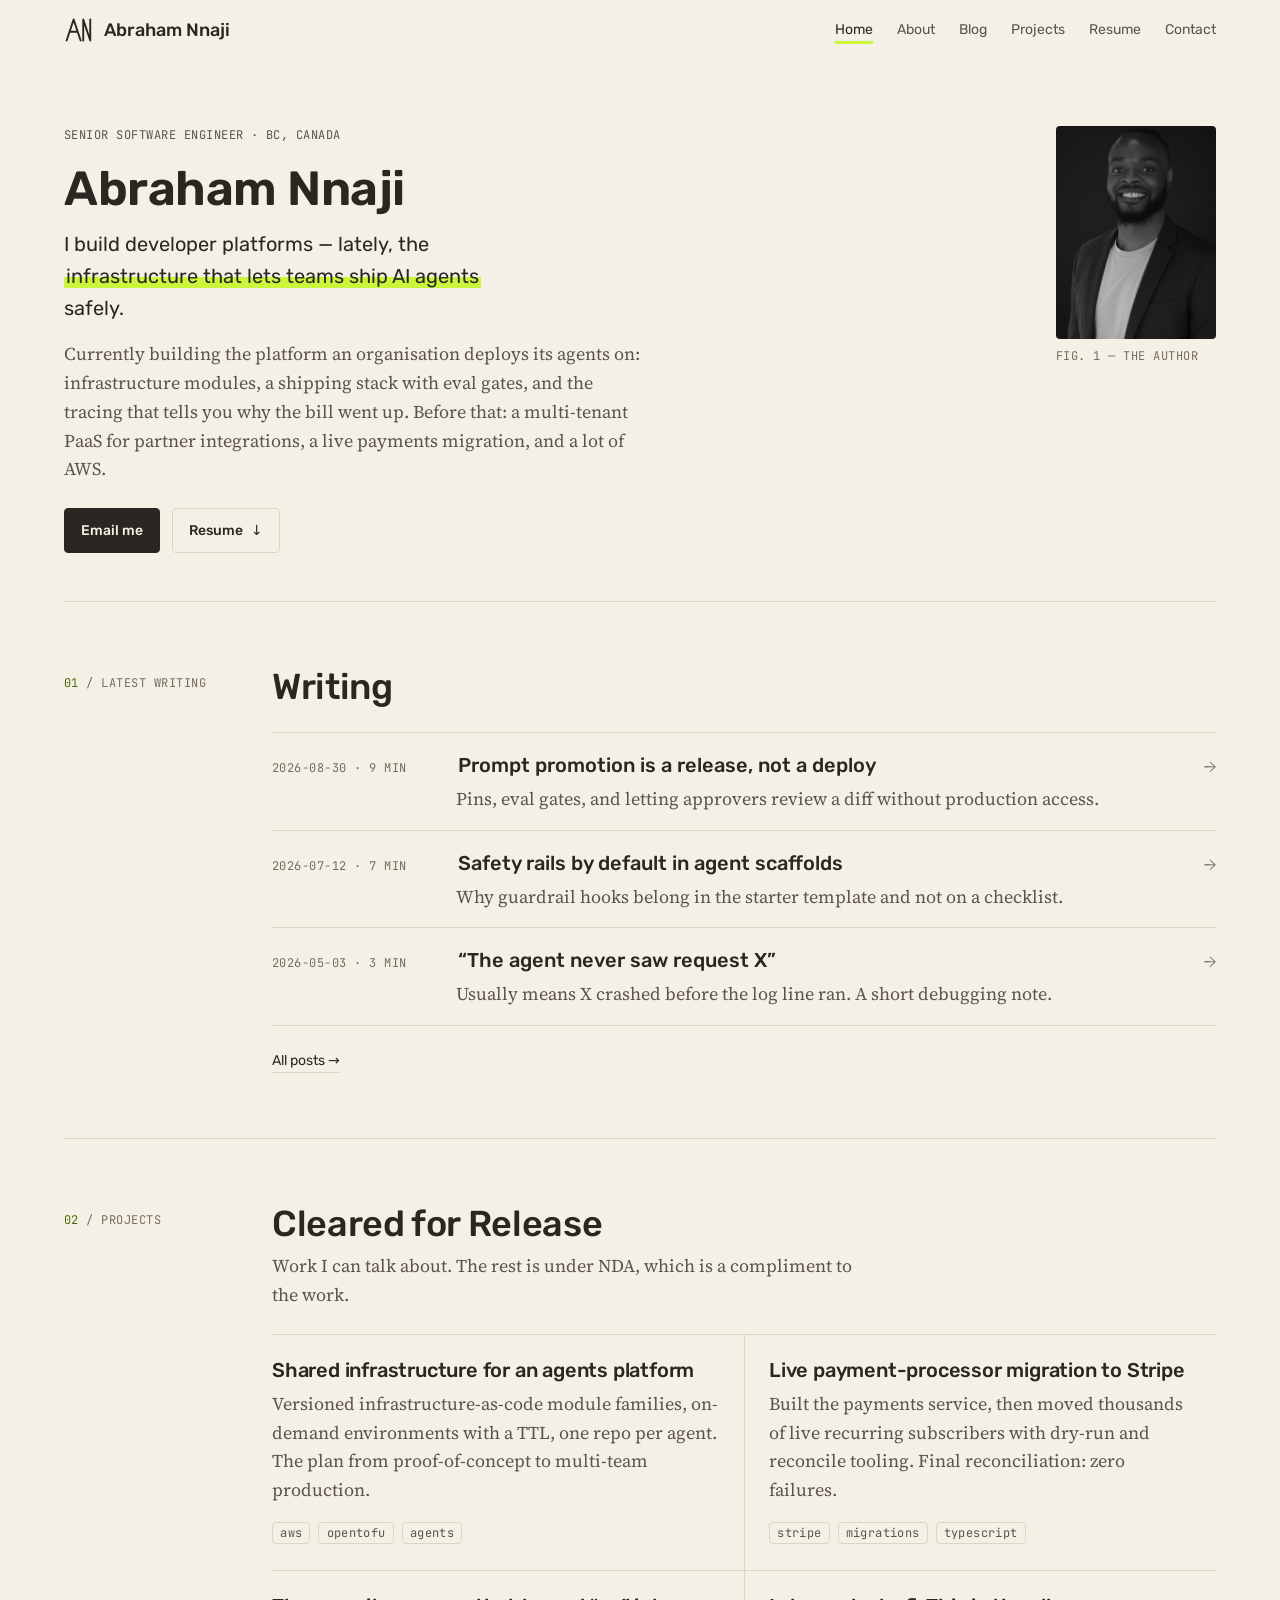
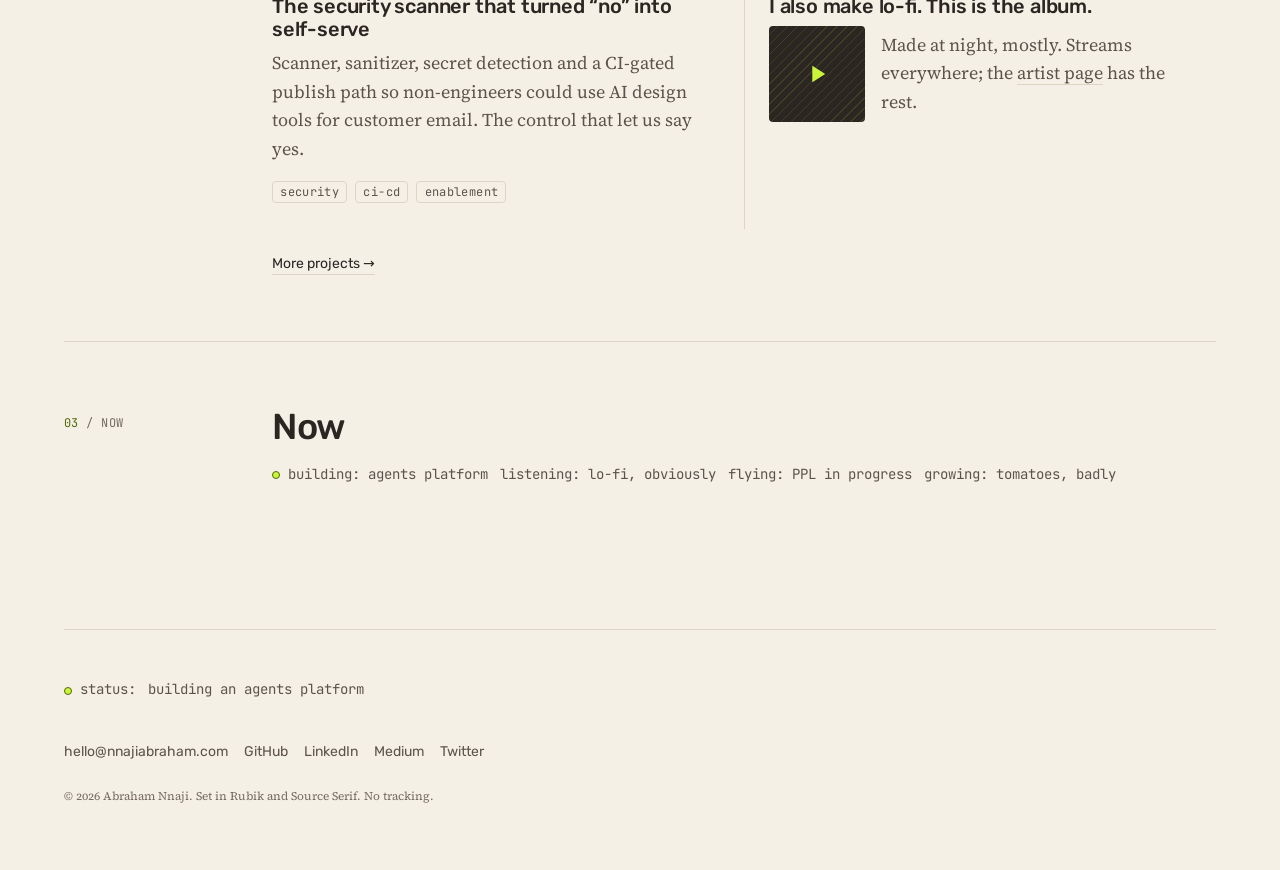
==== docs/2026-09-site-redesign/mockups/a-fieldnotes/index.html @ 6c582eb4 "docs(redesign): add mockup direction A — fieldnotes Co-authored-by: Abraham Nnaji <nnajiabraham@user" ====
<!doctype html>
<html lang="en">
<head>
  <meta charset="utf-8">
  <meta name="viewport" content="width=device-width, initial-scale=1">
  <title>Abraham Nnaji — Senior software engineer, developer platforms and AI agents infrastructure</title>
  <meta name="description" content="Platform engineer. Now: agents infrastructure. Before: multi-tenant PaaS, payments, AWS.">
  <link rel="stylesheet" href="style.css">
</head>
<body>
  <a class="skip" href="#main">Skip to content</a>

  <header class="nav">
    <div class="container nav-inner">
      <a class="brand" href="index.html" aria-label="Abraham Nnaji, home">
        <svg class="monogram" viewBox="0 0 32 32" aria-hidden="true"><path d="M3 28 L11 4 L19 28 M7 18 L15 18 M22 28 L22 4 L30 28 L30 4"/></svg>
        <span>Abraham Nnaji</span>
      </a>
      <nav aria-label="Primary">
        <ul class="nav-links">
          <li><a href="index.html" aria-current="page">Home</a></li>
          <li><a href="about.html">About</a></li>
          <li><a href="blog-post.html">Blog</a></li>
          <li><a href="#projects">Projects</a></li>
          <li><a href="#">Resume</a></li>
          <li><a href="#contact">Contact</a></li>
          <span class="indicator" aria-hidden="true"></span>
        </ul>
      </nav>
    </div>
  </header>

  <main id="main" class="container">
    <section class="hero">
      <div>
        <p class="mono">Senior software engineer · BC, Canada</p>
        <h1>Abraham Nnaji</h1>
        <p class="role">I build developer platforms — lately, the <mark>infrastructure that lets teams ship AI agents</mark> safely.</p>
        <p>Currently building the platform an organisation deploys its agents on: infrastructure modules, a shipping stack with eval gates, and the tracing that tells you why the bill went up. Before that: a multi-tenant PaaS for partner integrations, a live payments migration, and a lot of AWS.</p>
        <div class="actions">
          <a class="btn btn-ink" href="mailto:hello@nnajiabraham.com">Email me</a>
          <a class="btn btn-ghost" href="#">Resume <span aria-hidden="true">↓</span></a>
        </div>
      </div>
      <figure>
        <img src="../assets/headshot-bw.jpg" alt="Abraham looking to the side, black and white portrait" width="160" height="213">
        <figcaption class="mono">fig. 1 — the author</figcaption>
      </figure>
    </section>

    <section class="section grid" aria-labelledby="writing">
      <p class="marginalia"><span class="num">01</span> / Latest writing</p>
      <div>
        <h2 id="writing" style="margin-bottom: var(--space-5)">Writing</h2>
        <ul class="posts">
          <li class="post-row">
            <span class="mono">2026-08-30 · 9 min</span>
            <a href="blog-post.html"><span>Prompt promotion is a release, not a deploy</span></a>
            <span class="arrow" aria-hidden="true">→</span>
            <p class="desc">Pins, eval gates, and letting approvers review a diff without production access.</p>
          </li>
          <li class="post-row">
            <span class="mono">2026-07-12 · 7 min</span>
            <a href="blog-post.html"><span>Safety rails by default in agent scaffolds</span></a>
            <span class="arrow" aria-hidden="true">→</span>
            <p class="desc">Why guardrail hooks belong in the starter template and not on a checklist.</p>
          </li>
          <li class="post-row">
            <span class="mono">2026-05-03 · 3 min</span>
            <a href="blog-post.html"><span>“The agent never saw request X”</span></a>
            <span class="arrow" aria-hidden="true">→</span>
            <p class="desc">Usually means X crashed before the log line ran. A short debugging note.</p>
          </li>
        </ul>
        <a class="link more" href="#">All posts →</a>
      </div>
    </section>

    <section class="section grid" id="projects" aria-labelledby="cleared">
      <p class="marginalia"><span class="num">02</span> / Projects</p>
      <div>
        <h2 id="cleared">Cleared for Release</h2>
        <p class="muted" style="max-width: var(--measure); margin-top: var(--space-2)">Work I can talk about. The rest is under NDA, which is a compliment to the work.</p>
        <div class="cards" style="margin-top: var(--space-5)">
          <article class="card">
            <h3>Shared infrastructure for an agents platform</h3>
            <p>Versioned infrastructure-as-code module families, on-demand environments with a TTL, one repo per agent. The plan from proof-of-concept to multi-team production.</p>
            <ul class="tags"><li><a class="tag" href="#">aws</a></li><li><a class="tag" href="#">opentofu</a></li><li><a class="tag" href="#">agents</a></li></ul>
          </article>
          <article class="card">
            <h3>Live payment-processor migration to Stripe</h3>
            <p>Built the payments service, then moved thousands of live recurring subscribers with dry-run and reconcile tooling. Final reconciliation: zero failures.</p>
            <ul class="tags"><li><a class="tag" href="#">stripe</a></li><li><a class="tag" href="#">migrations</a></li><li><a class="tag" href="#">typescript</a></li></ul>
          </article>
          <article class="card">
            <h3>The security scanner that turned “no” into self-serve</h3>
            <p>Scanner, sanitizer, secret detection and a CI-gated publish path so non-engineers could use AI design tools for customer email. The control that let us say yes.</p>
            <ul class="tags"><li><a class="tag" href="#">security</a></li><li><a class="tag" href="#">ci-cd</a></li><li><a class="tag" href="#">enablement</a></li></ul>
          </article>
          <article class="card" data-embed-host>
            <h3>I also make lo-fi. This is the album.</h3>
            <div class="spotify">
              <button class="cover" data-embed="https://open.spotify.com/embed/album/4uDZESDQhmIwc47G8Qesko?utm_source=generator&theme=0" data-title="Spotify album player" aria-label="Play the album on Spotify">
                <svg viewBox="0 0 24 24" fill="currentColor" aria-hidden="true"><path d="M8 5v14l11-7z"/></svg>
              </button>
              <p class="muted" style="margin:0">Made at night, mostly. Streams everywhere; the <a class="link" href="https://open.spotify.com/artist/4nea0DllTPwOWq3lWNZE8Q">artist page</a> has the rest.</p>
            </div>
          </article>
        </div>
        <a class="link more" href="#">More projects →</a>
      </div>
    </section>

    <section class="section grid" aria-labelledby="now">
      <p class="marginalia"><span class="num">03</span> / Now</p>
      <div>
        <h2 id="now" style="margin-bottom: var(--space-4)">Now</h2>
        <p class="status"><span><span class="dot" aria-hidden="true"></span>building: agents platform</span><span>listening: lo-fi, obviously</span><span>flying: PPL in progress</span><span>growing: tomatoes, badly</span></p>
      </div>
    </section>
  </main>

  <footer class="footer container" id="contact">
    <p class="status"><span><span class="dot" aria-hidden="true"></span>status:</span> <span class="cycle" data-items="building an agents platform|listening to lo-fi|flying: PPL in progress|watching the F1 midfield">building an agents platform</span></p>
    <ul class="socials">
      <li><a href="mailto:hello@nnajiabraham.com">hello@nnajiabraham.com</a></li>
      <li><a href="https://www.github.com/nnajiabraham">GitHub</a></li>
      <li><a href="https://www.linkedin.com/in/nnajiabraham">LinkedIn</a></li>
      <li><a href="https://www.medium.com/@nnajiabraham">Medium</a></li>
      <li><a href="https://www.twitter.com/nnajiabraham">Twitter</a></li>
    </ul>
    <small>© 2026 Abraham Nnaji. Set in Rubik and Source Serif. No tracking.</small>
  </footer>

  <script src="app.js"></script>
</body>
</html>
---- docs/2026-09-site-redesign/mockups/a-fieldnotes/style.css ----
/* Direction A — Fieldnotes. Editorial notebook: serif body, mono marginalia, hairlines. */
@import url("https://fonts.googleapis.com/css2?family=Rubik:wght@400;500;600&family=Source+Serif+4:ital,opsz,wght@0,8..60,400;0,8..60,600;1,8..60,400&family=JetBrains+Mono:wght@400;500&display=swap");

:root {
  --color-paper: #f5f0e6;
  --color-paper-raised: #fbf8f2;
  --color-paper-sunken: #ede6d8;
  --color-line: #ddd4c4;
  --color-ink: #2b2622;
  --color-ink-2: #5c544c;
  --color-ink-3: #766c61;
  --color-accent: #c9f53a;
  --color-accent-soft: #eef9c4;
  --color-accent-ink: #4f6a05;
  --color-accent-ink-2: #3f5604;
  --color-rust: #a24a22;
  --color-rust-soft: #f3ddd2;
  --color-ochre: #8a6415;
  --color-plum: #6f3e55;
  --color-focus: #4f6a05;

  --font-ui: "Rubik", system-ui, sans-serif;
  --font-body: "Source Serif 4", Georgia, serif;
  --font-mono: "JetBrains Mono", ui-monospace, monospace;

  --text-xs: 0.75rem;
  --text-sm: 0.875rem;
  --text-base: clamp(1.0625rem, 1rem + 0.2vw, 1.125rem);
  --text-lg: 1.25rem;
  --text-xl: clamp(1.5rem, 1.2rem + 1vw, 1.75rem);
  --text-2xl: clamp(1.875rem, 1.4rem + 1.6vw, 2.25rem);
  --text-3xl: clamp(2.25rem, 1.6rem + 2.6vw, 3rem);

  --space-1: 0.25rem; --space-2: 0.5rem; --space-3: 0.75rem; --space-4: 1rem;
  --space-5: 1.5rem; --space-6: 2rem; --space-7: 3rem; --space-8: 4rem; --space-9: 6rem;
  --radius-sm: 4px;
  --measure: 65ch;
  --container: 72rem;
  --ease: cubic-bezier(0.2, 0.7, 0.2, 1);
}

*, *::before, *::after { box-sizing: border-box; }
html { background: var(--color-paper); color: var(--color-ink); font-size: 100%; -webkit-text-size-adjust: 100%; }
body {
  margin: 0;
  font-family: var(--font-body);
  font-size: var(--text-base);
  line-height: 1.6;
  font-feature-settings: "kern", "liga", "onum";
}
h1, h2, h3, h4 { font-family: var(--font-ui); font-weight: 500; line-height: 1.15; margin: 0; letter-spacing: -0.01em; }
h1 { font-size: var(--text-3xl); }
h2 { font-size: var(--text-2xl); }
h3 { font-size: var(--text-xl); }
p { margin: 0 0 var(--space-4); }
a { color: inherit; }
img { display: block; max-width: 100%; height: auto; }
code, pre, kbd { font-family: var(--font-mono); font-size: 0.875em; }
:focus-visible { outline: 2px solid var(--color-focus); outline-offset: 3px; border-radius: 2px; }
::selection { background: var(--color-accent); color: var(--color-ink); }

.mono { font-family: var(--font-mono); font-size: var(--text-xs); letter-spacing: 0.04em; text-transform: uppercase; color: var(--color-ink-3); }
.muted { color: var(--color-ink-2); }

/* M1 — link underline grows into an accent bar */
.prose a, .link {
  text-decoration: none;
  background-image: linear-gradient(var(--color-accent), var(--color-accent));
  background-repeat: no-repeat;
  background-position: 0 100%;
  background-size: 100% 1px;
  box-shadow: inset 0 -1px 0 var(--color-line);
  transition: background-size 200ms var(--ease), color 200ms var(--ease);
}
.prose a:hover, .link:hover { background-size: 100% 3px; color: var(--color-accent-ink-2); }

.skip { position: absolute; left: var(--space-4); top: -3rem; background: var(--color-ink); color: var(--color-paper); padding: var(--space-2) var(--space-3); font-family: var(--font-ui); font-size: var(--text-sm); transition: top 200ms var(--ease); z-index: 10; }
.skip:focus { top: var(--space-2); }

.container { width: min(100% - 2 * var(--space-5), var(--container)); margin-inline: auto; }

/* Nav */
.nav { position: sticky; top: 0; background: color-mix(in srgb, var(--color-paper) 92%, transparent); backdrop-filter: blur(8px); border-bottom: 1px solid transparent; transition: border-color 200ms; z-index: 5; }
.nav.is-scrolled { border-bottom-color: var(--color-line); }
.nav-inner { display: flex; align-items: center; justify-content: space-between; gap: var(--space-4); padding: var(--space-4) 0; flex-wrap: wrap; }
.brand { display: inline-flex; align-items: center; gap: var(--space-3); text-decoration: none; font-family: var(--font-ui); font-weight: 500; }
.brand svg { width: 28px; height: 28px; }
.monogram path { fill: none; stroke: var(--color-ink); stroke-width: 2.2; stroke-linecap: round; stroke-linejoin: round; stroke-dasharray: 140; stroke-dashoffset: 0; animation: draw 700ms var(--ease) both; }
.brand:hover .monogram path { animation: draw 700ms var(--ease) both; }
@keyframes draw { from { stroke-dashoffset: 140; } to { stroke-dashoffset: 0; } }

.nav-links { position: relative; display: flex; gap: var(--space-5); list-style: none; margin: 0; padding: 0; font-family: var(--font-ui); font-size: var(--text-sm); }
.nav-links a { text-decoration: none; padding: var(--space-1) 0; position: relative; color: var(--color-ink-2); transition: color 150ms; }
.nav-links a:hover, .nav-links a[aria-current="page"] { color: var(--color-ink); }
/* M2 — indicator bar slides */
.nav-links .indicator { position: absolute; bottom: -2px; height: 3px; background: var(--color-accent); left: 0; width: 0; transition: transform 250ms var(--ease), width 250ms var(--ease); }

/* Page grid: marginalia column on desktop */
.section { padding: var(--space-8) 0; border-top: 1px solid var(--color-line); }
.section:first-of-type { border-top: 0; }
.grid { display: grid; grid-template-columns: 1fr; gap: var(--space-5); }
@media (min-width: 900px) { .grid { grid-template-columns: 10rem 1fr; gap: var(--space-7); } }
.marginalia { font-family: var(--font-mono); font-size: var(--text-xs); text-transform: uppercase; letter-spacing: 0.04em; color: var(--color-ink-3); padding-top: 0.5rem; }
.marginalia .num { color: var(--color-accent-ink); }

/* Hero */
.hero { padding: var(--space-8) 0 var(--space-7); display: grid; gap: var(--space-6); grid-template-columns: 1fr; align-items: start; animation: fadein 200ms ease-out both; }
@media (min-width: 760px) { .hero { grid-template-columns: 1fr 160px; } }
@keyframes fadein { from { opacity: 0; } to { opacity: 1; } }
.hero h1 { font-weight: 600; margin-bottom: var(--space-3); }
.hero .role { font-family: var(--font-ui); font-size: var(--text-lg); color: var(--color-ink); max-width: 36ch; margin-bottom: var(--space-4); }
.hero .role mark { background: linear-gradient(transparent 55%, var(--color-accent) 55%); color: inherit; padding: 0 0.1em; }
.hero p { max-width: var(--measure); color: var(--color-ink-2); }
.hero figure { margin: 0; justify-self: end; }
.hero figure img { width: 160px; aspect-ratio: 3/4; object-fit: cover; border-radius: var(--radius-sm); filter: grayscale(1); transition: filter 300ms var(--ease); }
@media (hover: hover) { .hero figure:hover img { filter: grayscale(0); } }
@media (hover: none) { .hero figure img { filter: none; } }
.hero figcaption { margin-top: var(--space-2); }

.actions { display: flex; gap: var(--space-3); flex-wrap: wrap; margin-top: var(--space-5); }
/* M4 — buttons */
.btn { font-family: var(--font-ui); font-size: var(--text-sm); font-weight: 500; text-decoration: none; padding: 0.65rem 1rem; border-radius: var(--radius-sm); border: 1px solid var(--color-ink); display: inline-flex; align-items: center; gap: var(--space-2); transition: background 150ms, color 150ms, transform 100ms, border-color 150ms; }
.btn-ink { background: var(--color-ink); color: var(--color-paper); }
.btn-ink:hover { background: var(--color-ink-2); border-color: var(--color-ink-2); transform: translateY(-1px); }
.btn-ghost { background: transparent; color: var(--color-ink); border-color: var(--color-line); }
.btn-ghost:hover { border-color: var(--color-ink); background: var(--color-paper-raised); }
.btn:active { transform: translateY(1px); }

/* Post rows — M3 */
.posts { list-style: none; margin: 0; padding: 0; }
.post-row { display: grid; grid-template-columns: 1fr; gap: var(--space-1) var(--space-5); padding: var(--space-4) 0; border-top: 1px solid var(--color-line); }
.post-row:last-child { border-bottom: 1px solid var(--color-line); }
.post-row .mono { white-space: nowrap; }
@media (min-width: 760px) { .post-row { grid-template-columns: 10rem 1fr auto; align-items: baseline; } }
.post-row a { text-decoration: none; font-family: var(--font-ui); font-weight: 500; font-size: var(--text-lg); }
.post-row a span { background: linear-gradient(var(--color-accent), var(--color-accent)) no-repeat 0 100% / 0 45%; transition: background-size 220ms var(--ease); padding: 0 0.1em; }
.post-row:hover a span { background-size: 100% 45%; }
.post-row .arrow { display: inline-block; transition: transform 200ms var(--ease); color: var(--color-ink-3); }
.post-row:hover .arrow { transform: translateX(4px); color: var(--color-ink); }
.post-row .desc { grid-column: 1 / -1; color: var(--color-ink-2); margin: 0; }
@media (min-width: 760px) { .post-row .desc { grid-column: 2 / -1; } }
.more { display: inline-block; margin-top: var(--space-5); font-family: var(--font-ui); font-size: var(--text-sm); }

/* Projects */
.cards { display: grid; gap: 0; grid-template-columns: 1fr; }
@media (min-width: 760px) { .cards { grid-template-columns: repeat(2, 1fr); } }
.card { padding: var(--space-5) 0; border-top: 1px solid var(--color-line); }
@media (min-width: 760px) { .card { padding: var(--space-5); border-left: 1px solid var(--color-line); } .card:nth-child(odd) { border-left: 0; padding-left: 0; } }
.card h3 { font-size: var(--text-lg); margin-bottom: var(--space-2); }
.card p { color: var(--color-ink-2); margin-bottom: var(--space-3); }
.tags { display: flex; gap: var(--space-2); flex-wrap: wrap; list-style: none; padding: 0; margin: 0; }
/* M6 — tags */
.tag { font-family: var(--font-mono); font-size: var(--text-xs); letter-spacing: 0.03em; padding: 0.15rem 0.45rem; border: 1px solid var(--color-line); border-radius: var(--radius-sm); color: var(--color-ink-2); text-decoration: none; transition: background 150ms, color 150ms, border-color 150ms; }
.tag:hover { background: var(--color-accent-soft); color: var(--color-accent-ink); border-color: var(--color-accent-soft); }

/* Spotify facade — M9 */
.spotify { display: grid; grid-template-columns: 96px 1fr; gap: var(--space-4); align-items: center; }
.cover { width: 96px; height: 96px; border: 0; border-radius: var(--radius-sm); cursor: pointer; background: var(--color-ink); color: var(--color-accent); display: grid; place-items: center; position: relative; overflow: hidden; transition: transform 150ms var(--ease); }
.cover:hover { transform: scale(1.02); }
.cover::before { content: ""; position: absolute; inset: 0; background: repeating-linear-gradient(135deg, transparent 0 6px, rgba(201, 245, 58, 0.12) 6px 7px); }
.cover svg { width: 28px; height: 28px; position: relative; }
.spotify iframe { width: 100%; height: 152px; border: 0; border-radius: var(--radius-sm); animation: fadein 200ms ease-out; grid-column: 1 / -1; }

/* Now / status line — M10 */
.status { font-family: var(--font-mono); font-size: var(--text-sm); color: var(--color-ink-2); display: flex; gap: var(--space-3); flex-wrap: wrap; }
.status .dot { display: inline-block; width: 8px; height: 8px; border-radius: 50%; background: var(--color-accent); border: 1px solid var(--color-accent-ink); margin-right: var(--space-2); vertical-align: middle; }
.status .cycle { transition: opacity 300ms; }
.status .cycle.is-fading { opacity: 0; }

/* Footer */
.footer { border-top: 1px solid var(--color-line); padding: var(--space-7) 0 var(--space-8); margin-top: var(--space-8); display: grid; gap: var(--space-5); font-size: var(--text-sm); }
.socials { display: flex; gap: var(--space-4); flex-wrap: wrap; list-style: none; margin: 0; padding: 0; font-family: var(--font-ui); }
.socials a { text-decoration: none; color: var(--color-ink-2); transition: color 150ms; }
.socials a:hover { color: var(--color-accent-ink-2); }
.footer small { color: var(--color-ink-3); }

/* Prose (blog + about) */
.prose { max-width: var(--measure); }
.prose h2 { font-size: var(--text-xl); margin: var(--space-7) 0 var(--space-3); scroll-margin-top: 5rem; }
.prose h3 { font-size: var(--text-lg); margin: var(--space-6) 0 var(--space-2); }
.prose h2 .anchor { color: var(--color-line); text-decoration: none; margin-left: 0.35em; box-shadow: none; background: none; }
.prose h2:hover .anchor { color: var(--color-accent-ink); }
.prose ul, .prose ol { padding-left: 1.25em; }
.prose li { margin-bottom: var(--space-2); }
.prose li::marker { color: var(--color-accent-ink); }
.prose blockquote { margin: var(--space-5) 0; padding-left: var(--space-4); border-left: 3px solid var(--color-accent); color: var(--color-ink-2); font-style: italic; }
.prose :not(pre) > code { background: var(--color-paper-sunken); padding: 0.1em 0.35em; border-radius: var(--radius-sm); }
.prose table { width: 100%; border-collapse: collapse; font-size: var(--text-sm); margin: var(--space-5) 0; font-family: var(--font-ui); }
.prose th, .prose td { text-align: left; padding: var(--space-2) var(--space-3); border-bottom: 1px solid var(--color-line); vertical-align: top; }
.prose th { font-weight: 500; color: var(--color-ink-2); font-family: var(--font-mono); font-size: var(--text-xs); text-transform: uppercase; letter-spacing: 0.04em; }
.prose tbody tr:nth-child(even) { background: var(--color-paper-raised); }
.prose figure { margin: var(--space-5) 0; }
.prose figcaption { font-size: var(--text-sm); color: var(--color-ink-3); margin-top: var(--space-2); font-family: var(--font-ui); }
.prose hr { border: 0; border-top: 1px solid var(--color-line); margin: var(--space-7) 0; }
.prose sup a { box-shadow: none; background: none; font-family: var(--font-ui); }
.footnotes { font-size: var(--text-sm); color: var(--color-ink-2); }

/* Code block with copy — M7 */
.codeblock { position: relative; margin: var(--space-5) 0; }
.codeblock pre { margin: 0; padding: var(--space-4); background: var(--color-paper-sunken); border-radius: var(--radius-sm); overflow-x: auto; line-height: 1.55; font-size: var(--text-sm); }
.codeblock .lang { position: absolute; top: 0.5rem; left: 0.75rem; font-family: var(--font-mono); font-size: var(--text-xs); color: var(--color-ink-3); text-transform: uppercase; letter-spacing: 0.04em; }
.codeblock pre { padding-top: 2rem; }
.copy { position: absolute; top: 0.4rem; right: 0.5rem; font-family: var(--font-ui); font-size: var(--text-xs); padding: 0.2rem 0.5rem; border: 1px solid var(--color-line); background: var(--color-paper-raised); border-radius: var(--radius-sm); color: var(--color-ink-2); cursor: pointer; opacity: 0; transition: opacity 150ms, color 150ms; }
.codeblock:hover .copy, .codeblock:focus-within .copy, .copy.is-done { opacity: 1; }
.copy.is-done { color: var(--color-accent-ink); border-color: var(--color-accent-ink); }
.copy.is-done::before { content: ""; display: inline-block; width: 6px; height: 6px; border-radius: 50%; background: var(--color-accent); border: 1px solid var(--color-accent-ink); margin-right: 0.35rem; }
.hl { background: var(--color-accent-soft); display: inline-block; width: 100%; margin: 0 -1rem; padding: 0 1rem; }
.tok-k { color: var(--color-plum); } .tok-s { color: var(--color-accent-ink); } .tok-c { color: var(--color-ink-3); font-style: italic; } .tok-n { color: var(--color-rust); }

/* Callouts */
.callout { border: 1px solid var(--color-line); border-left-width: 3px; border-radius: var(--radius-sm); padding: var(--space-4) var(--space-4) var(--space-2); margin: var(--space-5) 0; background: var(--color-paper-raised); font-size: 0.95em; }
.callout .callout-title { font-family: var(--font-ui); font-weight: 500; font-size: var(--text-sm); margin-bottom: var(--space-2); display: flex; align-items: center; gap: var(--space-2); }
.callout-note { border-left-color: var(--color-accent-ink); }
.callout-tip { border-left-color: var(--color-ochre); }
.callout-warn { border-left-color: var(--color-rust); }
.callout .callout-title::before { content: ""; width: 8px; height: 8px; border-radius: 50%; background: currentColor; }
.callout-note .callout-title { color: var(--color-accent-ink); } .callout-tip .callout-title { color: var(--color-ochre); } .callout-warn .callout-title { color: var(--color-rust); }
.callout p:last-child { margin-bottom: var(--space-2); }
.callout p { color: var(--color-ink); }

/* YouTube facade */
.yt { position: relative; aspect-ratio: 16/9; background: var(--color-paper-sunken); border-radius: var(--radius-sm); overflow: hidden; border: 0; width: 100%; cursor: pointer; display: grid; place-items: center; color: var(--color-ink-2); font-family: var(--font-ui); font-size: var(--text-sm); }
.yt .play { width: 56px; height: 40px; background: var(--color-ink); border-radius: var(--radius-sm); display: grid; place-items: center; color: var(--color-accent); margin-bottom: var(--space-2); transition: transform 150ms var(--ease); }
.yt:hover .play { transform: scale(1.05); }

/* Article layout with TOC — M11 */
.article-head { padding: var(--space-8) 0 var(--space-6); border-bottom: 1px solid var(--color-line); }
.eyebrow { display: flex; gap: var(--space-3); flex-wrap: wrap; margin-bottom: var(--space-4); }
.article-head h1 { max-width: 24ch; margin-bottom: var(--space-4); }
.lede { font-size: var(--text-lg); color: var(--color-ink-2); max-width: var(--measure); }
.article-body { display: grid; gap: var(--space-6); padding-top: var(--space-6); grid-template-columns: 1fr; }
@media (min-width: 1024px) { .article-body { grid-template-columns: minmax(0, var(--measure)) 14rem; gap: var(--space-8); } }
.toc { position: sticky; top: 5rem; align-self: start; font-family: var(--font-ui); font-size: var(--text-sm); display: none; }
@media (min-width: 1024px) { .toc { display: block; } }
.toc ol { list-style: none; margin: var(--space-2) 0 0; padding: 0; border-left: 1px solid var(--color-line); }
.toc a { display: block; padding: 0.3rem 0 0.3rem var(--space-3); text-decoration: none; color: var(--color-ink-3); border-left: 3px solid transparent; margin-left: -1px; transition: color 150ms, border-color 150ms; }
.toc a:hover { color: var(--color-ink); }
.toc a.is-active { color: var(--color-ink); border-left-color: var(--color-accent); }
.article-foot { border-top: 1px solid var(--color-line); margin-top: var(--space-7); padding-top: var(--space-5); display: grid; gap: var(--space-4); }
.pager { display: flex; justify-content: space-between; gap: var(--space-4); font-family: var(--font-ui); font-size: var(--text-sm); flex-wrap: wrap; }
.pager a { text-decoration: none; color: var(--color-ink-2); max-width: 30ch; }
.pager a:hover { color: var(--color-ink); }

/* About */
.about-head { display: grid; gap: var(--space-5); padding: var(--space-8) 0 var(--space-6); grid-template-columns: 1fr; align-items: end; }
@media (min-width: 760px) { .about-head { grid-template-columns: 1fr 200px; } }
.about-head img { width: 200px; aspect-ratio: 3/4; object-fit: cover; border-radius: var(--radius-sm); filter: grayscale(1); transition: filter 300ms; justify-self: end; }
@media (hover: hover) { .about-head img:hover { filter: none; } }
.aside-fig { margin: var(--space-4) 0; }
@media (min-width: 900px) {
  .aside-fig { width: 260px; }
  .aside-fig.right { float: right; margin: 0.35rem -6rem var(--space-4) var(--space-5); }
  .aside-fig.left { float: left; margin: 0.35rem var(--space-5) var(--space-4) -6rem; }
}
.aside-fig img { border-radius: var(--radius-sm); aspect-ratio: 4/5; object-fit: cover; }
.aside-fig figcaption { font-family: var(--font-mono); font-size: var(--text-xs); color: var(--color-ink-3); margin-top: var(--space-2); text-transform: uppercase; letter-spacing: 0.04em; }
.clear { clear: both; }
.how li strong { font-family: var(--font-ui); font-weight: 500; }

@media (prefers-reduced-motion: reduce) {
  *, *::before, *::after { animation: none !important; transition: none !important; }
  .monogram path { stroke-dashoffset: 0; }
}
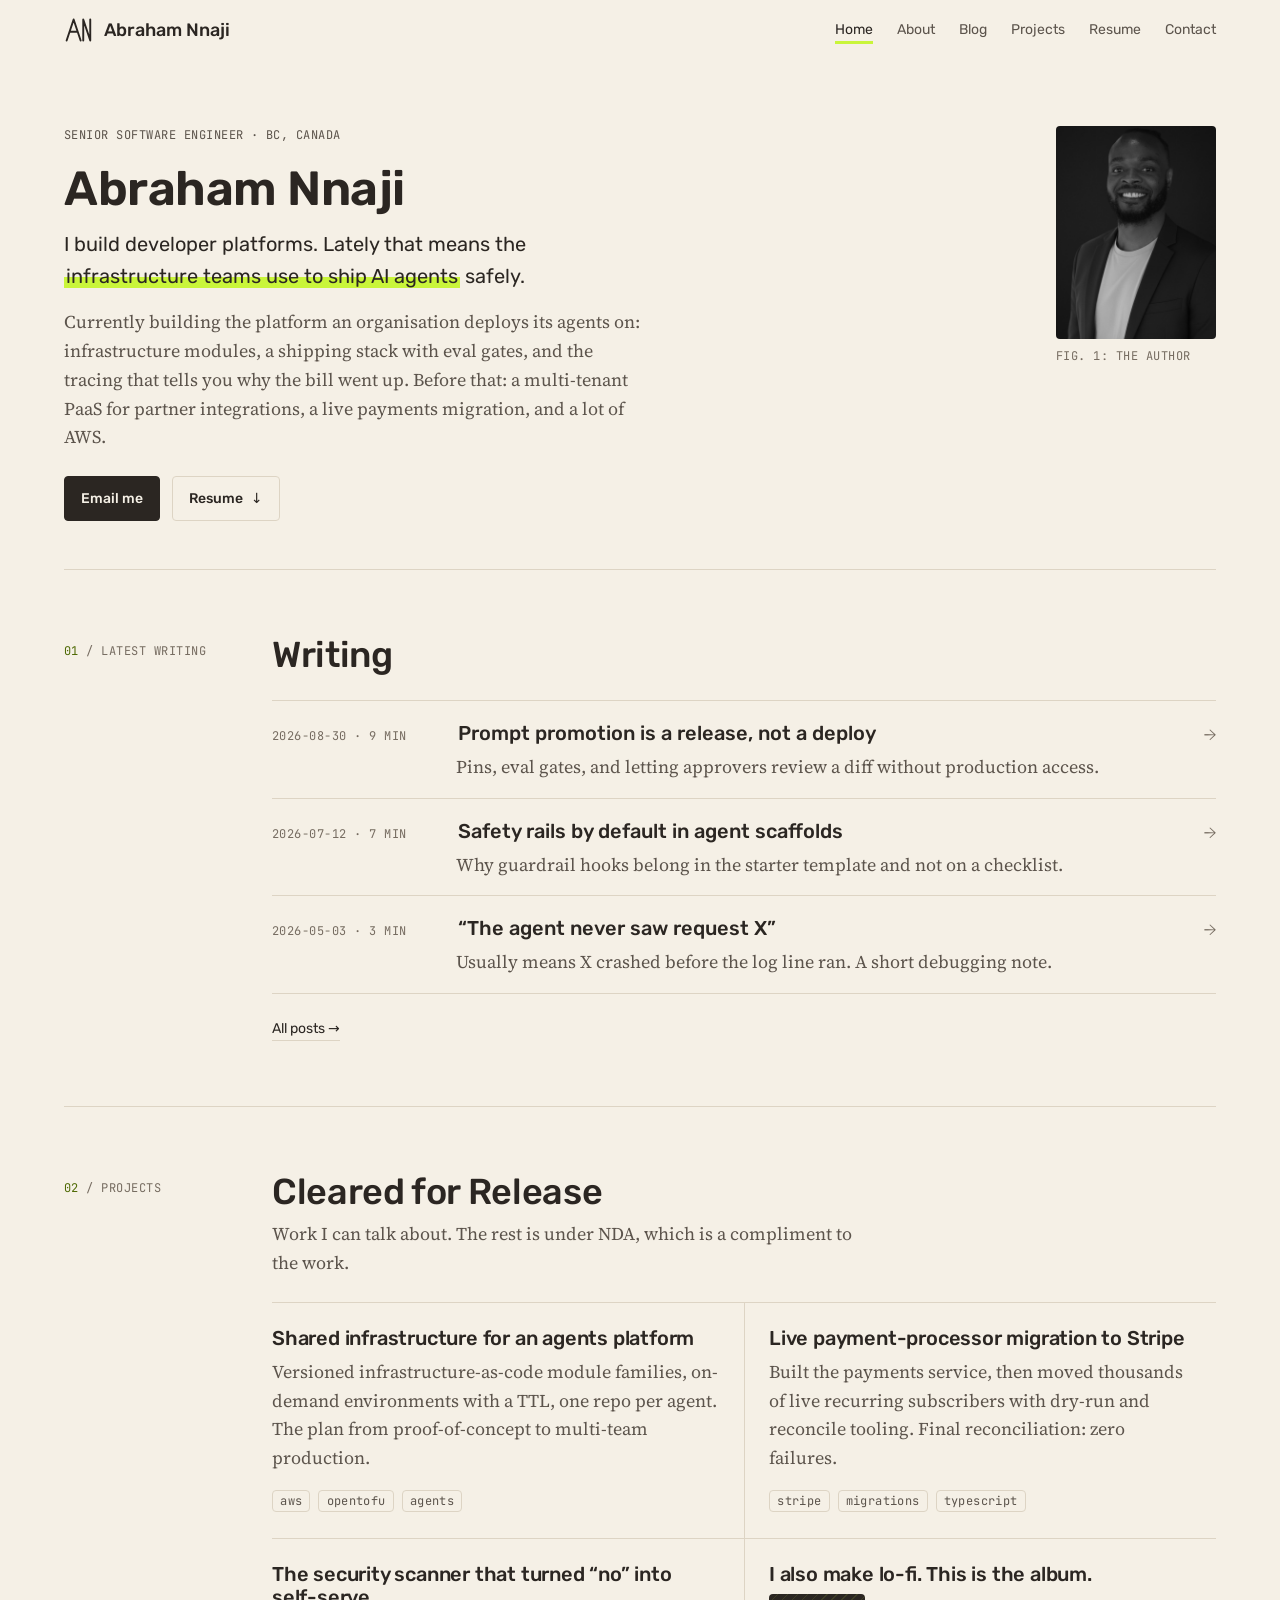
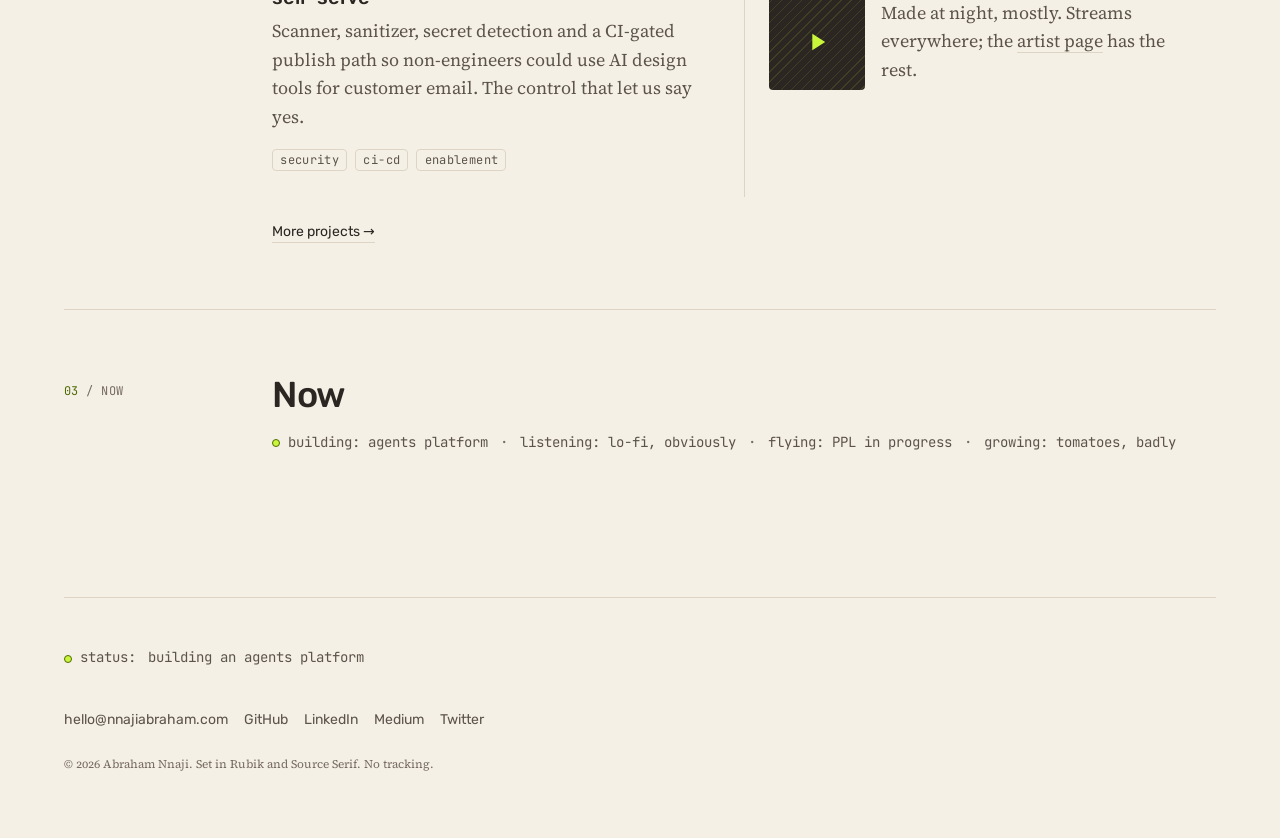
==== commit c4cea329: "docs(redesign): apply role statement and no-em-dash rule to mockup copy Co-authored-by: Abraham Nnaj" ====
--- a/docs/2026-09-site-redesign/mockups/a-fieldnotes/index.html
+++ b/docs/2026-09-site-redesign/mockups/a-fieldnotes/index.html
@@ -3,7 +3,7 @@
 <head>
   <meta charset="utf-8">
   <meta name="viewport" content="width=device-width, initial-scale=1">
-  <title>Abraham Nnaji — Senior software engineer, developer platforms and AI agents infrastructure</title>
+  <title>Abraham Nnaji · Senior Software Engineer, developer platforms and AI agents infrastructure</title>
   <meta name="description" content="Platform engineer. Now: agents infrastructure. Before: multi-tenant PaaS, payments, AWS.">
   <link rel="stylesheet" href="style.css">
 </head>
@@ -33,9 +33,9 @@
   <main id="main" class="container">
     <section class="hero">
       <div>
-        <p class="mono">Senior software engineer · BC, Canada</p>
+        <p class="mono">Senior Software Engineer · BC, Canada</p>
         <h1>Abraham Nnaji</h1>
-        <p class="role">I build developer platforms — lately, the <mark>infrastructure that lets teams ship AI agents</mark> safely.</p>
+        <p class="role">I build developer platforms. Lately that means the <mark>infrastructure teams use to ship AI agents</mark> safely.</p>
         <p>Currently building the platform an organisation deploys its agents on: infrastructure modules, a shipping stack with eval gates, and the tracing that tells you why the bill went up. Before that: a multi-tenant PaaS for partner integrations, a live payments migration, and a lot of AWS.</p>
         <div class="actions">
           <a class="btn btn-ink" href="mailto:hello@nnajiabraham.com">Email me</a>
@@ -44,7 +44,7 @@
       </div>
       <figure>
         <img src="../assets/headshot-bw.jpg" alt="Abraham looking to the side, black and white portrait" width="160" height="213">
-        <figcaption class="mono">fig. 1 — the author</figcaption>
+        <figcaption class="mono">fig. 1: the author</figcaption>
       </figure>
     </section>
 
--- a/docs/2026-09-site-redesign/mockups/a-fieldnotes/style.css
+++ b/docs/2026-09-site-redesign/mockups/a-fieldnotes/style.css
@@ -1,4 +1,4 @@
-/* Direction A — Fieldnotes. Editorial notebook: serif body, mono marginalia, hairlines. */
+/* Direction A: Fieldnotes. Editorial notebook: serif body, mono marginalia, hairlines. */
 @import url("https://fonts.googleapis.com/css2?family=Rubik:wght@400;500;600&family=Source+Serif+4:ital,opsz,wght@0,8..60,400;0,8..60,600;1,8..60,400&family=JetBrains+Mono:wght@400;500&display=swap");
 
 :root {
@@ -62,7 +62,7 @@
 .mono { font-family: var(--font-mono); font-size: var(--text-xs); letter-spacing: 0.04em; text-transform: uppercase; color: var(--color-ink-3); }
 .muted { color: var(--color-ink-2); }
 
-/* M1 — link underline grows into an accent bar */
+/* M1: link underline grows into an accent bar */
 .prose a, .link {
   text-decoration: none;
   background-image: linear-gradient(var(--color-accent), var(--color-accent));
@@ -92,7 +92,7 @@
 .nav-links { position: relative; display: flex; gap: var(--space-5); list-style: none; margin: 0; padding: 0; font-family: var(--font-ui); font-size: var(--text-sm); }
 .nav-links a { text-decoration: none; padding: var(--space-1) 0; position: relative; color: var(--color-ink-2); transition: color 150ms; }
 .nav-links a:hover, .nav-links a[aria-current="page"] { color: var(--color-ink); }
-/* M2 — indicator bar slides */
+/* M2: indicator bar slides */
 .nav-links .indicator { position: absolute; bottom: -2px; height: 3px; background: var(--color-accent); left: 0; width: 0; transition: transform 250ms var(--ease), width 250ms var(--ease); }
 
 /* Page grid: marginalia column on desktop */
@@ -118,7 +118,7 @@
 .hero figcaption { margin-top: var(--space-2); }
 
 .actions { display: flex; gap: var(--space-3); flex-wrap: wrap; margin-top: var(--space-5); }
-/* M4 — buttons */
+/* M4: buttons */
 .btn { font-family: var(--font-ui); font-size: var(--text-sm); font-weight: 500; text-decoration: none; padding: 0.65rem 1rem; border-radius: var(--radius-sm); border: 1px solid var(--color-ink); display: inline-flex; align-items: center; gap: var(--space-2); transition: background 150ms, color 150ms, transform 100ms, border-color 150ms; }
 .btn-ink { background: var(--color-ink); color: var(--color-paper); }
 .btn-ink:hover { background: var(--color-ink-2); border-color: var(--color-ink-2); transform: translateY(-1px); }
@@ -126,7 +126,7 @@
 .btn-ghost:hover { border-color: var(--color-ink); background: var(--color-paper-raised); }
 .btn:active { transform: translateY(1px); }
 
-/* Post rows — M3 */
+/* Post rows (M3) */
 .posts { list-style: none; margin: 0; padding: 0; }
 .post-row { display: grid; grid-template-columns: 1fr; gap: var(--space-1) var(--space-5); padding: var(--space-4) 0; border-top: 1px solid var(--color-line); }
 .post-row:last-child { border-bottom: 1px solid var(--color-line); }
@@ -149,11 +149,11 @@
 .card h3 { font-size: var(--text-lg); margin-bottom: var(--space-2); }
 .card p { color: var(--color-ink-2); margin-bottom: var(--space-3); }
 .tags { display: flex; gap: var(--space-2); flex-wrap: wrap; list-style: none; padding: 0; margin: 0; }
-/* M6 — tags */
+/* M6: tags */
 .tag { font-family: var(--font-mono); font-size: var(--text-xs); letter-spacing: 0.03em; padding: 0.15rem 0.45rem; border: 1px solid var(--color-line); border-radius: var(--radius-sm); color: var(--color-ink-2); text-decoration: none; transition: background 150ms, color 150ms, border-color 150ms; }
 .tag:hover { background: var(--color-accent-soft); color: var(--color-accent-ink); border-color: var(--color-accent-soft); }
 
-/* Spotify facade — M9 */
+/* Spotify facade (M9) */
 .spotify { display: grid; grid-template-columns: 96px 1fr; gap: var(--space-4); align-items: center; }
 .cover { width: 96px; height: 96px; border: 0; border-radius: var(--radius-sm); cursor: pointer; background: var(--color-ink); color: var(--color-accent); display: grid; place-items: center; position: relative; overflow: hidden; transition: transform 150ms var(--ease); }
 .cover:hover { transform: scale(1.02); }
@@ -161,9 +161,11 @@
 .cover svg { width: 28px; height: 28px; position: relative; }
 .spotify iframe { width: 100%; height: 152px; border: 0; border-radius: var(--radius-sm); animation: fadein 200ms ease-out; grid-column: 1 / -1; }
 
-/* Now / status line — M10 */
+/* Now / status line (M10) */
 .status { font-family: var(--font-mono); font-size: var(--text-sm); color: var(--color-ink-2); display: flex; gap: var(--space-3); flex-wrap: wrap; }
 .status .dot { display: inline-block; width: 8px; height: 8px; border-radius: 50%; background: var(--color-accent); border: 1px solid var(--color-accent-ink); margin-right: var(--space-2); vertical-align: middle; }
+.status > span + span::before { content: "·"; color: var(--color-ink-3); margin-right: var(--space-3); }
+.status > span + .cycle::before { content: none; }
 .status .cycle { transition: opacity 300ms; }
 .status .cycle.is-fading { opacity: 0; }
 
@@ -195,7 +197,7 @@
 .prose sup a { box-shadow: none; background: none; font-family: var(--font-ui); }
 .footnotes { font-size: var(--text-sm); color: var(--color-ink-2); }
 
-/* Code block with copy — M7 */
+/* Code block with copy (M7) */
 .codeblock { position: relative; margin: var(--space-5) 0; }
 .codeblock pre { margin: 0; padding: var(--space-4); background: var(--color-paper-sunken); border-radius: var(--radius-sm); overflow-x: auto; line-height: 1.55; font-size: var(--text-sm); }
 .codeblock .lang { position: absolute; top: 0.5rem; left: 0.75rem; font-family: var(--font-mono); font-size: var(--text-xs); color: var(--color-ink-3); text-transform: uppercase; letter-spacing: 0.04em; }
@@ -223,7 +225,8 @@
 .yt .play { width: 56px; height: 40px; background: var(--color-ink); border-radius: var(--radius-sm); display: grid; place-items: center; color: var(--color-accent); margin-bottom: var(--space-2); transition: transform 150ms var(--ease); }
 .yt:hover .play { transform: scale(1.05); }
 
-/* Article layout with TOC — M11 */
+/* Article layout with TOC (M11) */
+article.post { max-width: 62rem; margin-inline: auto; }
 .article-head { padding: var(--space-8) 0 var(--space-6); border-bottom: 1px solid var(--color-line); }
 .eyebrow { display: flex; gap: var(--space-3); flex-wrap: wrap; margin-bottom: var(--space-4); }
 .article-head h1 { max-width: 24ch; margin-bottom: var(--space-4); }
